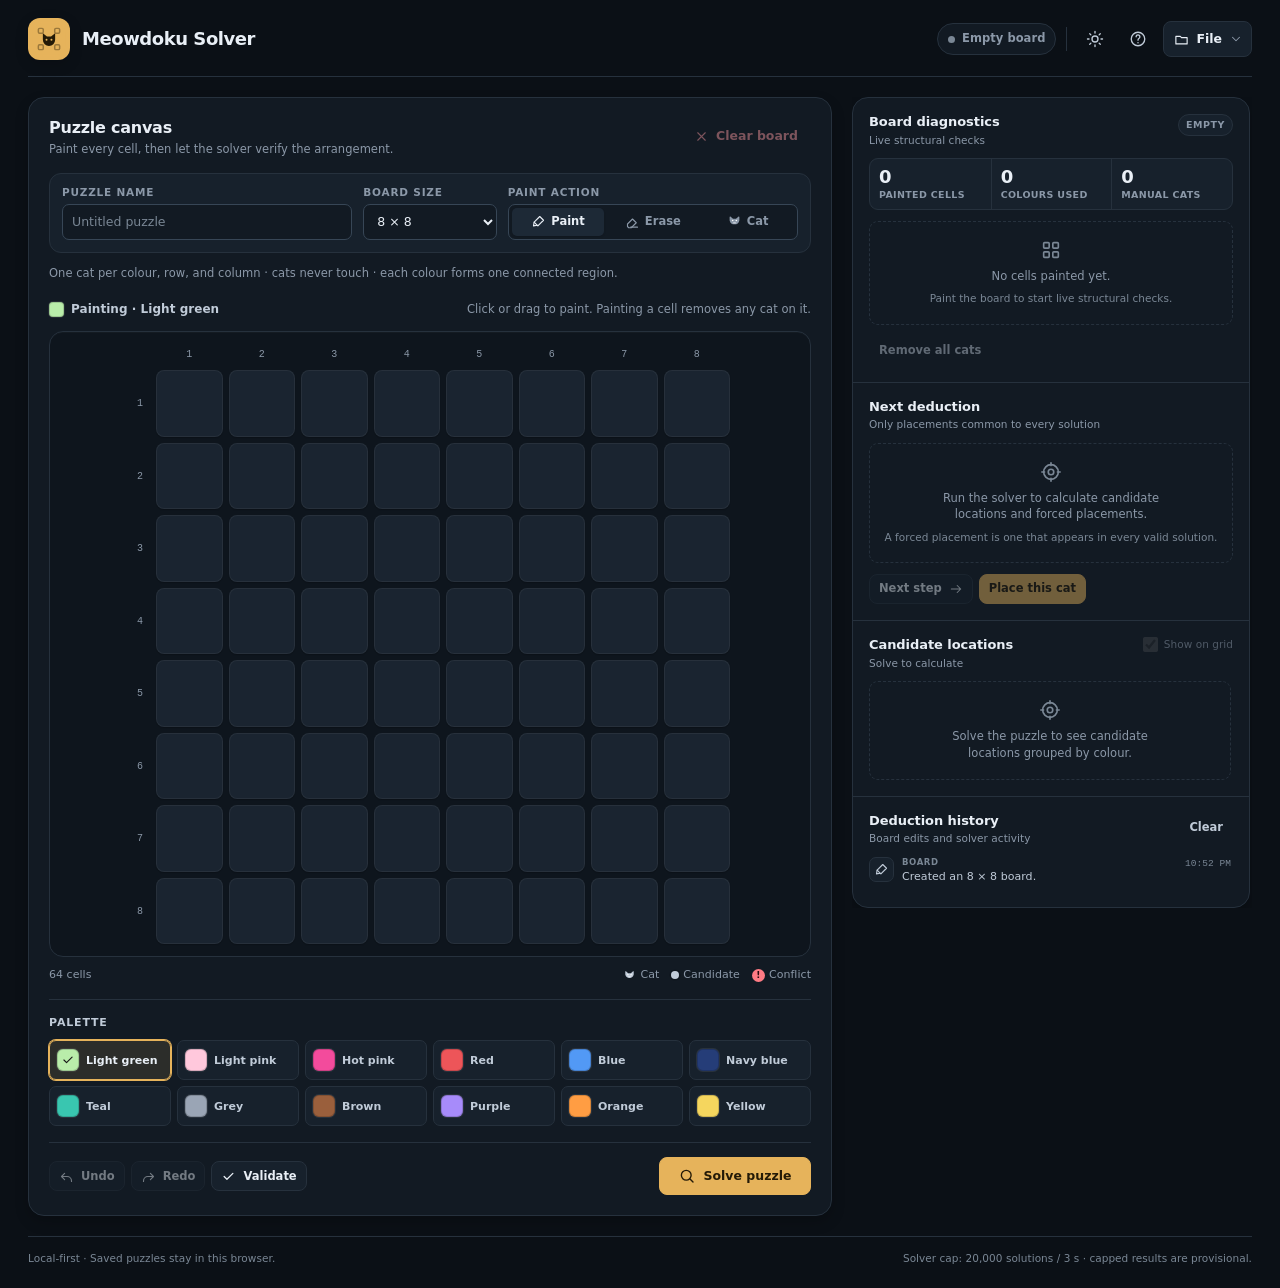
==== index.html @ db10496c "refactor(app): split html css and javascript - move the application shell to root index.html with a " ====
<!doctype html>
<html lang="en" data-theme="dark">
<head>
<meta charset="utf-8">
<meta name="viewport" content="width=device-width, initial-scale=1">
<meta name="description" content="A local-first cat placement puzzle workbench: paint a grid, enforce one cat per colour, row, and column, and search for every valid arrangement.">
<meta name="color-scheme" content="dark light">
<link rel="icon" href="data:image/svg+xml,%3Csvg xmlns='http://www.w3.org/2000/svg' viewBox='0 0 64 64'%3E%3Crect width='64' height='64' rx='14' fill='%23e6b35b'/%3E%3Cpath d='M17 34V19l8 6h14l8-6v15a15 15 0 0 1-30 0Z' fill='%23241a07'/%3E%3Ccircle cx='27' cy='34' r='2' fill='%23e6b35b'/%3E%3Ccircle cx='37' cy='34' r='2' fill='%23e6b35b'/%3E%3C/svg%3E">
<meta name="theme-color" id="themeColor" content="#0b1016">
<title>Meowdoku Solver</title>
<link rel="stylesheet" href="css/style.css">
<!-- Apply the persisted theme before first paint to avoid a theme flash. -->
<script>
(() => {
  try {
    const stored = localStorage.getItem("cat-solver-theme");
    if (stored === "light" || stored === "dark") document.documentElement.dataset.theme = stored;
  } catch (_) {}
})();
</script>
</head>

<body>
<svg class="svg-sprite" aria-hidden="true" focusable="false">
  <symbol id="i-cat" viewBox="0 0 24 24">
    <path fill="currentColor" d="M4.2 10.2V4.7c0-.65.75-.98 1.25-.55l4.15 3.5h4.8l4.15-3.5c.5-.43 1.25-.1 1.25.55v5.5a8 8 0 0 1-15.6 0Z"/>
    <circle cx="9.1" cy="10.5" r="1.25" fill="var(--cat-eye, #fff)"/>
    <circle cx="14.9" cy="10.5" r="1.25" fill="var(--cat-eye, #fff)"/>
    <path d="M10.5 14.2h3" fill="none" stroke="var(--cat-eye, #fff)" stroke-width="1.2" stroke-linecap="round"/>
  </symbol>
  <symbol id="i-brush" viewBox="0 0 24 24">
    <path d="m14 4 6 6-9 9-6-6 9-9Z" fill="none" stroke="currentColor" stroke-width="1.8" stroke-linejoin="round"/>
    <path d="m5 13-1 6 6-1" fill="none" stroke="currentColor" stroke-width="1.8" stroke-linecap="round" stroke-linejoin="round"/>
  </symbol>
  <symbol id="i-eraser" viewBox="0 0 24 24">
    <path d="m4 16 8-8 6 6-8 8H6l-2-2v-4Z" fill="none" stroke="currentColor" stroke-width="1.8" stroke-linejoin="round"/>
    <path d="M9 21h11" fill="none" stroke="currentColor" stroke-width="1.8" stroke-linecap="round"/>
  </symbol>
  <symbol id="i-undo" viewBox="0 0 24 24">
    <path d="M9 7 4 12l5 5M4 12h9a7 7 0 0 1 7 7v1" fill="none" stroke="currentColor" stroke-width="1.8" stroke-linecap="round" stroke-linejoin="round"/>
  </symbol>
  <symbol id="i-redo" viewBox="0 0 24 24">
    <path d="m15 7 5 5-5 5M20 12h-9a7 7 0 0 0-7 7v1" fill="none" stroke="currentColor" stroke-width="1.8" stroke-linecap="round" stroke-linejoin="round"/>
  </symbol>
  <symbol id="i-check" viewBox="0 0 24 24">
    <path d="m5 12 4.5 4.5L19 7" fill="none" stroke="currentColor" stroke-width="2" stroke-linecap="round" stroke-linejoin="round"/>
  </symbol>
  <symbol id="i-alert" viewBox="0 0 24 24">
    <path d="M12 4 21 20H3L12 4Z" fill="none" stroke="currentColor" stroke-width="1.8" stroke-linejoin="round"/>
    <path d="M12 9v5" fill="none" stroke="currentColor" stroke-width="1.8" stroke-linecap="round"/>
    <circle cx="12" cy="17.2" r="1" fill="currentColor"/>
  </symbol>
  <symbol id="i-info" viewBox="0 0 24 24">
    <circle cx="12" cy="12" r="9" fill="none" stroke="currentColor" stroke-width="1.8"/>
    <path d="M12 11v5" fill="none" stroke="currentColor" stroke-width="1.8" stroke-linecap="round"/>
    <circle cx="12" cy="7.6" r="1" fill="currentColor"/>
  </symbol>
  <symbol id="i-search" viewBox="0 0 24 24">
    <circle cx="11" cy="11" r="6.5" fill="none" stroke="currentColor" stroke-width="1.8"/>
    <path d="m16 16 4 4" fill="none" stroke="currentColor" stroke-width="1.8" stroke-linecap="round"/>
  </symbol>
  <symbol id="i-save" viewBox="0 0 24 24">
    <path d="M5 4h11l3 3v13H5V4Z" fill="none" stroke="currentColor" stroke-width="1.8" stroke-linejoin="round"/>
    <path d="M8 4v6h8V4M8 20v-6h8v6" fill="none" stroke="currentColor" stroke-width="1.8" stroke-linejoin="round"/>
  </symbol>
  <symbol id="i-folder" viewBox="0 0 24 24">
    <path d="M3 7h7l2 2h9v10H3V7Z" fill="none" stroke="currentColor" stroke-width="1.8" stroke-linejoin="round"/>
  </symbol>
  <symbol id="i-download" viewBox="0 0 24 24">
    <path d="M12 3v11M7 10l5 5 5-5M4 20h16" fill="none" stroke="currentColor" stroke-width="1.8" stroke-linecap="round" stroke-linejoin="round"/>
  </symbol>
  <symbol id="i-upload" viewBox="0 0 24 24">
    <path d="M12 20V9M7 13l5-5 5 5M4 4h16" fill="none" stroke="currentColor" stroke-width="1.8" stroke-linecap="round" stroke-linejoin="round"/>
  </symbol>
  <symbol id="i-sun" viewBox="0 0 24 24">
    <circle cx="12" cy="12" r="4" fill="none" stroke="currentColor" stroke-width="1.8"/>
    <path d="M12 2v2M12 20v2M2 12h2M20 12h2M5 5l1.5 1.5M17.5 17.5 19 19M19 5l-1.5 1.5M6.5 17.5 5 19" fill="none" stroke="currentColor" stroke-width="1.8" stroke-linecap="round"/>
  </symbol>
  <symbol id="i-moon" viewBox="0 0 24 24">
    <path d="M20 15.5A8.5 8.5 0 0 1 8.5 4 8.5 8.5 0 1 0 20 15.5Z" fill="none" stroke="currentColor" stroke-width="1.8" stroke-linejoin="round"/>
  </symbol>
  <symbol id="i-help" viewBox="0 0 24 24">
    <circle cx="12" cy="12" r="9" fill="none" stroke="currentColor" stroke-width="1.8"/>
    <path d="M9.5 9a2.5 2.5 0 1 1 4 2c-1 .7-1.5 1.2-1.5 2.5" fill="none" stroke="currentColor" stroke-width="1.8" stroke-linecap="round"/>
    <circle cx="12" cy="17" r="1" fill="currentColor"/>
  </symbol>
  <symbol id="i-chevron" viewBox="0 0 24 24">
    <path d="m6 9 6 6 6-6" fill="none" stroke="currentColor" stroke-width="1.8" stroke-linecap="round" stroke-linejoin="round"/>
  </symbol>
  <symbol id="i-close" viewBox="0 0 24 24">
    <path d="m6 6 12 12M18 6 6 18" fill="none" stroke="currentColor" stroke-width="1.8" stroke-linecap="round"/>
  </symbol>
  <symbol id="i-arrow" viewBox="0 0 24 24">
    <path d="M4 12h16M14 6l6 6-6 6" fill="none" stroke="currentColor" stroke-width="1.8" stroke-linecap="round" stroke-linejoin="round"/>
  </symbol>
  <symbol id="i-history" viewBox="0 0 24 24">
    <path d="M3 12a9 9 0 1 0 3-6.7M3 4v5h5M12 7v5l3 2" fill="none" stroke="currentColor" stroke-width="1.8" stroke-linecap="round" stroke-linejoin="round"/>
  </symbol>
  <symbol id="i-file" viewBox="0 0 24 24">
    <path d="M6 3h8l4 4v14H6V3Z" fill="none" stroke="currentColor" stroke-width="1.8" stroke-linejoin="round"/>
    <path d="M14 3v5h4" fill="none" stroke="currentColor" stroke-width="1.8" stroke-linejoin="round"/>
  </symbol>
  <symbol id="i-target" viewBox="0 0 24 24">
    <circle cx="12" cy="12" r="8" fill="none" stroke="currentColor" stroke-width="1.8"/>
    <circle cx="12" cy="12" r="3" fill="none" stroke="currentColor" stroke-width="1.8"/>
    <path d="M12 2v3M12 19v3M2 12h3M19 12h3" fill="none" stroke="currentColor" stroke-width="1.8" stroke-linecap="round"/>
  </symbol>
  <symbol id="i-grid" viewBox="0 0 24 24">
    <rect x="4" y="4" width="6" height="6" rx="1" fill="none" stroke="currentColor" stroke-width="1.8"/>
    <rect x="14" y="4" width="6" height="6" rx="1" fill="none" stroke="currentColor" stroke-width="1.8"/>
    <rect x="4" y="14" width="6" height="6" rx="1" fill="none" stroke="currentColor" stroke-width="1.8"/>
    <rect x="14" y="14" width="6" height="6" rx="1" fill="none" stroke="currentColor" stroke-width="1.8"/>
  </symbol>
</svg>

<a class="skip-link" href="#main">Skip to puzzle workspace</a>

<div class="app-shell">
  <header class="app-header">
    <div class="brand">
      <div class="brand-mark" aria-hidden="true">
        <svg viewBox="0 0 44 44" focusable="false">
          <rect x="2" y="2" width="40" height="40" rx="12" fill="var(--accent)"/>
          <g fill="none" stroke="var(--accent-ink)" stroke-width="1.8" opacity=".38">
            <rect x="9" y="9" width="6" height="6" rx="1.5"/>
            <rect x="29" y="9" width="6" height="6" rx="1.5"/>
            <rect x="9" y="29" width="6" height="6" rx="1.5"/>
            <rect x="29" y="29" width="6" height="6" rx="1.5"/>
          </g>
          <path d="M14.5 23V15l5 4h5l5-4v8a7.5 7.5 0 0 1-15 0Z" fill="var(--accent-ink)"/>
          <circle cx="19" cy="23" r="1.2" fill="var(--accent)"/>
          <circle cx="25" cy="23" r="1.2" fill="var(--accent)"/>
        </svg>
      </div>
      <div class="brand-copy">
        <h1>Meowdoku Solver</h1>
      </div>
    </div>
    <div class="header-actions">
      <div class="status-pill" id="headerStatus" data-tone="neutral" title="Current board state" aria-live="polite" aria-atomic="true">
        <span class="status-dot" aria-hidden="true"></span>
        <span id="topStatus">Empty board</span>
      </div>
      <div class="header-divider" aria-hidden="true"></div>
      <button type="button" class="icon-btn" id="themeBtn" aria-label="Switch to light theme" title="Switch to light theme">
        <svg class="icon" aria-hidden="true"><use href="#i-sun"></use></svg>
      </button>
      <button type="button" class="icon-btn" id="helpBtn" aria-label="Rules and solver logic" title="Rules and solver logic">
        <svg class="icon" aria-hidden="true"><use href="#i-help"></use></svg>
      </button>
      <div class="file-menu-wrap">
        <button type="button" class="btn file-btn" id="fileBtn" aria-haspopup="menu" aria-expanded="false" aria-controls="fileMenu">
          <svg class="icon icon-sm" aria-hidden="true"><use href="#i-folder"></use></svg>
          <span>File</span>
          <svg class="icon chevron" aria-hidden="true"><use href="#i-chevron"></use></svg>
        </button>
        <div class="file-menu" id="fileMenu" role="menu" aria-labelledby="fileBtn" hidden>
          <button type="button" class="menu-item" id="saveBtn" role="menuitem" tabindex="-1">
            <svg class="icon icon-sm" aria-hidden="true"><use href="#i-save"></use></svg>
            <span>Save puzzle</span>
          </button>
          <button type="button" class="menu-item" id="loadBtn" role="menuitem" tabindex="-1">
            <svg class="icon icon-sm" aria-hidden="true"><use href="#i-folder"></use></svg>
            <span>Load saved…</span>
          </button>
          <div class="menu-separator" role="separator"></div>
          <button type="button" class="menu-item" id="importBtn" role="menuitem" tabindex="-1">
            <svg class="icon icon-sm" aria-hidden="true"><use href="#i-upload"></use></svg>
            <span>Import JSON…</span>
          </button>
          <button type="button" class="menu-item" id="exportBtn" role="menuitem" tabindex="-1">
            <svg class="icon icon-sm" aria-hidden="true"><use href="#i-download"></use></svg>
            <span>Export JSON</span>
          </button>
          <p class="menu-note">Saved puzzles stay in this browser.</p>
        </div>
      </div>
    </div>
  </header>

  <main class="workspace" id="main">
    <section class="stage" aria-labelledby="canvasTitle">
      <div class="stage-top">
        <div class="section-heading">
          <h2 id="canvasTitle">Puzzle canvas</h2>
          <p>Paint every cell, then let the solver verify the arrangement.</p>
        </div>
        <button type="button" class="btn ghost danger-text" id="clearBtn" disabled>
          <svg class="icon icon-sm" aria-hidden="true"><use href="#i-close"></use></svg>
          <span>Clear board</span>
        </button>
      </div>

      <div class="setup-bar">
        <div class="field field-name">
          <label for="puzzleName">Puzzle name</label>
          <input id="puzzleName" type="text" maxlength="50" autocomplete="off" spellcheck="false" placeholder="Untitled puzzle">
        </div>
        <div class="field">
          <label for="sizeSelect">Board size</label>
          <select id="sizeSelect">
            <option value="4">4 × 4</option>
            <option value="5">5 × 5</option>
            <option value="6">6 × 6</option>
            <option value="7">7 × 7</option>
            <option value="8" selected>8 × 8</option>
            <option value="9">9 × 9</option>
            <option value="10">10 × 10</option>
          </select>
        </div>
        <div class="field field-mode">
          <span class="field-label" id="modeLabel">Paint action</span>
          <div class="segmented" role="group" aria-labelledby="modeLabel">
            <button type="button" data-mode="paint" aria-pressed="true">
              <svg class="icon" aria-hidden="true"><use href="#i-brush"></use></svg>
              <span>Paint</span>
            </button>
            <button type="button" data-mode="erase" aria-pressed="false">
              <svg class="icon" aria-hidden="true"><use href="#i-eraser"></use></svg>
              <span>Erase</span>
            </button>
            <button type="button" data-mode="cat" aria-pressed="false">
              <svg class="icon" aria-hidden="true"><use href="#i-cat"></use></svg>
              <span>Cat</span>
            </button>
          </div>
        </div>
      </div>

      <p class="rules-line">One cat per colour, row, and column · cats never touch · each colour forms one connected region.</p>

      <div class="board-area">
        <div class="board-toolbar">
          <div class="mode-indicator" id="activeMode"></div>
          <p class="board-hint" id="paintHint"></p>
        </div>
        <div class="board-frame">
          <div class="board-shell" id="boardShell">
            <div class="ruler-corner" aria-hidden="true"></div>
            <div class="col-ruler" id="colRuler" aria-hidden="true"></div>
            <div class="row-ruler" id="rowRuler" aria-hidden="true"></div>
            <div class="board" id="board" role="grid" aria-label="Puzzle grid" aria-describedby="boardInstructions" aria-rowcount="8" aria-colcount="8"></div>
          </div>
        </div>
        <p class="sr-only" id="boardInstructions">Use the arrow keys to move between cells. Press Enter or Space to apply the current mode. Row and column coordinates start at 1.</p>
        <div class="board-caption">
          <span id="boardCount">64 cells · 0 painted</span>
          <div class="board-legend" aria-label="Board legend">
            <span><svg class="icon" aria-hidden="true"><use href="#i-cat"></use></svg> Cat</span>
            <span><i class="legend-dot" aria-hidden="true"></i> Candidate</span>
            <span><i class="legend-conflict" aria-hidden="true">!</i> Conflict</span>
          </div>
        </div>
      </div>

      <section class="palette-block" aria-labelledby="paletteTitle">
        <div class="palette-head">
          <h3 id="paletteTitle">Palette</h3>
        </div>
        <div class="palette" id="palette" role="radiogroup" aria-label="Paint colour"></div>
      </section>

      <div class="action-bar">
        <div class="secondary-actions">
          <button type="button" class="btn small" id="undoBtn" disabled title="Undo (Ctrl/Cmd + Z)">
            <svg class="icon icon-sm" aria-hidden="true"><use href="#i-undo"></use></svg>
            <span>Undo</span>
          </button>
          <button type="button" class="btn small" id="redoBtn" disabled title="Redo (Ctrl/Cmd + Shift + Z)">
            <svg class="icon icon-sm" aria-hidden="true"><use href="#i-redo"></use></svg>
            <span>Redo</span>
          </button>
          <button type="button" class="btn small" id="validateBtn">
            <svg class="icon icon-sm" aria-hidden="true"><use href="#i-check"></use></svg>
            <span>Validate</span>
          </button>
        </div>
        <button type="button" class="btn primary solve-btn" id="solveBtn">
          <svg class="icon" aria-hidden="true"><use href="#i-search"></use></svg>
          <span>Solve puzzle</span>
        </button>
      </div>
    </section>

    <aside class="sidebar" aria-label="Solver workspace">
      <div class="sidebar-surface">
        <section class="sidebar-section" aria-labelledby="diagnosticsTitle">
          <div class="section-head">
            <div>
              <h2 id="diagnosticsTitle">Board diagnostics</h2>
              <p>Live structural checks</p>
            </div>
            <span class="badge" id="diagBadge" data-tone="neutral">Empty</span>
          </div>
          <div class="metrics">
            <div class="metric"><strong id="paintedStat">0</strong><span>Painted cells</span></div>
            <div class="metric"><strong id="colourStat">0</strong><span>Colours used</span></div>
            <div class="metric"><strong id="catStat">0</strong><span>Manual cats</span></div>
          </div>
          <div id="diagnostics" class="diagnostics"></div>
          <div class="section-footer">
            <button type="button" class="btn ghost small" id="removeCatsBtn" disabled>Remove all cats</button>
          </div>
        </section>

        <section class="sidebar-section" aria-labelledby="deductionTitle">
          <div class="section-head">
            <div>
              <h2 id="deductionTitle">Next deduction</h2>
              <p>Only placements common to every solution</p>
            </div>
          </div>
          <div id="nextResult" class="next-result"></div>
          <div class="deduction-actions">
            <button type="button" class="btn small" id="nextBtn" disabled>
              <span>Next step</span>
              <svg class="icon icon-xs" aria-hidden="true"><use href="#i-arrow"></use></svg>
            </button>
            <button type="button" class="btn primary small" id="applyStepBtn" disabled>Place this cat</button>
          </div>
        </section>

        <section class="sidebar-section" aria-labelledby="candidatesTitle">
          <div class="section-head">
            <div>
              <h2 id="candidatesTitle">Candidate locations</h2>
              <p id="candidateSubtitle">Solve to calculate</p>
            </div>
            <label class="switch" for="candidateToggle">
              <input type="checkbox" id="candidateToggle" checked disabled>
              <span>Show on grid</span>
            </label>
          </div>
          <div id="candidateResults" class="candidate-results"></div>
        </section>

        <section class="sidebar-section" aria-labelledby="historyTitle">
          <div class="section-head">
            <div>
              <h2 id="historyTitle">Deduction history</h2>
              <p>Board edits and solver activity</p>
            </div>
            <button type="button" class="btn ghost small" id="clearHistoryBtn" disabled>Clear</button>
          </div>
          <div id="history" class="history-list" role="list" aria-label="Most recent activity first"></div>
        </section>
      </div>
    </aside>
  </main>

  <footer class="app-footer">
    <span>Local-first · Saved puzzles stay in this browser.</span>
    <span>Solver cap: 20,000 solutions / 3 s · capped results are provisional.</span>
  </footer>
</div>

<div id="toastRegion" class="toast-region"></div>

<dialog id="modal" class="modal" aria-labelledby="modalTitle">
  <div class="modal-shell">
    <div class="modal-head">
      <div>
        <h2 id="modalTitle"></h2>
        <p class="modal-subtitle" id="modalSubtitle" hidden></p>
      </div>
      <button type="button" class="icon-btn" id="modalClose" aria-label="Close dialog">
        <svg class="icon" aria-hidden="true"><use href="#i-close"></use></svg>
      </button>
    </div>
    <div class="modal-body" id="modalBody"></div>
    <div class="modal-actions" id="modalActions"></div>
  </div>
</dialog>

<input type="file" id="importInput" accept=".json,application/json" hidden>

<script src="js/app.js" defer></script>
</body>
</html>
---- css/style.css ----
/* Meowdoku Solver - application styles
   Design tokens, themes, layout, components, and responsive rules.
   Colours are presentation only; persisted puzzle data stores colour indices. */

:root,
:root[data-theme="dark"] {
  color-scheme: dark;
  --font-sans: ui-sans-serif, system-ui, -apple-system, BlinkMacSystemFont, "Segoe UI", Inter, Roboto, "Helvetica Neue", Arial, sans-serif;
  --font-mono: ui-monospace, SFMono-Regular, "Cascadia Mono", "Segoe UI Mono", Menlo, Consolas, monospace;
  --bg: #0b1016;
  --bg-2: #0e141c;
  --surface: #121a23;
  --surface-2: #17212c;
  --surface-3: #1d2936;
  --surface-inset: #0e151d;
  --border: #26313d;
  --border-strong: #374656;
  --text: #e9eff6;
  --text-2: #c0cbd8;
  --muted: #8b98a8;
  --faint: #7a8795;
  --accent: #e6b35b;
  --accent-hover: #f0c371;
  --accent-ink: #241a07;
  --accent-text: #ecc375;
  --accent-soft: rgba(230, 179, 91, 0.12);
  --accent-line: rgba(230, 179, 91, 0.38);
  --secondary: #78c2ff;
  --secondary-text: #8dcbff;
  --secondary-soft: rgba(120, 194, 255, 0.12);
  --focus: #8dcbff;
  --focus-soft: rgba(141, 203, 255, 0.2);
  --success: #54cf9b;
  --success-text: #7be0b4;
  --success-soft: rgba(84, 207, 155, 0.12);
  --danger: #ff7b84;
  --danger-text: #ff9ba2;
  --danger-ink: #2a0b0f;
  --danger-soft: rgba(255, 123, 132, 0.12);
  --warning: #e6b35b;
  --warning-text: #f0c77e;
  --warning-soft: rgba(230, 179, 91, 0.12);
  --cell-empty: #1a2430;
  --cell-empty-hover: #202d3b;
  --cell-edge: rgba(255, 255, 255, 0.055);
  --cell-shadow: rgba(0, 0, 0, 0.18);
  --backdrop: rgba(2, 6, 10, 0.68);
  --shadow: 0 20px 48px rgba(0, 0, 0, 0.34);
  --shadow-menu: 0 18px 40px rgba(0, 0, 0, 0.46);
  --shadow-sm: 0 6px 14px rgba(0, 0, 0, 0.2);
  --radius-lg: 16px;
  --radius-md: 12px;
  --radius-sm: 8px;
  --grid-gap: clamp(3px, 0.55vw, 6px);
  --ruler-size: 20px;
  --transition: 140ms ease;
}

:root[data-theme="light"] {
  color-scheme: light;
  --bg: #f4f1ea;
  --bg-2: #eee9df;
  --surface: #fffdf9;
  --surface-2: #f7f2e9;
  --surface-3: #eee8dc;
  --surface-inset: #f1ece2;
  --border: #ded6c7;
  --border-strong: #9a8b75;
  --text: #20242a;
  --text-2: #3f4853;
  --muted: #5a6470;
  --faint: #626c78;
  --accent: #c9891b;
  --accent-hover: #b67910;
  --accent-ink: #241a07;
  --accent-text: #8a5a00;
  --accent-soft: rgba(201, 137, 27, 0.11);
  --accent-line: rgba(201, 137, 27, 0.4);
  --secondary: #1c6f9e;
  --secondary-text: #17628d;
  --secondary-soft: rgba(28, 111, 158, 0.1);
  --focus: #0b6fa4;
  --focus-soft: rgba(11, 111, 164, 0.16);
  --success: #147a52;
  --success-text: #116b48;
  --success-soft: rgba(20, 122, 82, 0.1);
  --danger: #b42336;
  --danger-text: #a01f31;
  --danger-ink: #ffffff;
  --danger-soft: rgba(180, 35, 54, 0.09);
  --warning: #8a5a00;
  --warning-text: #7b5000;
  --warning-soft: rgba(201, 137, 27, 0.1);
  --cell-empty: #f1ece2;
  --cell-empty-hover: #e8e1d4;
  --cell-edge: rgba(40, 32, 18, 0.09);
  --cell-shadow: rgba(40, 32, 18, 0.07);
  --backdrop: rgba(42, 33, 18, 0.35);
  --shadow: 0 18px 40px rgba(50, 40, 22, 0.1);
  --shadow-menu: 0 16px 36px rgba(50, 40, 22, 0.16);
  --shadow-sm: 0 4px 10px rgba(50, 40, 22, 0.06);
}

*,
*::before,
*::after { box-sizing: border-box; }

html { min-width: 0; -webkit-text-size-adjust: 100%; }

body {
  margin: 0;
  min-height: 100dvh;
  overflow-x: hidden;
  background: var(--bg);
  color: var(--text);
  font-family: var(--font-sans);
  font-size: 14px;
  line-height: 1.5;
  letter-spacing: 0.003em;
}

body.modal-open { overflow: hidden; }

button,
input,
select { font: inherit; }

button {
  color: inherit;
  cursor: pointer;
}

button:disabled,
input:disabled,
select:disabled {
  cursor: not-allowed;
  opacity: 0.45;
}

svg { display: block; }
[hidden] { display: none !important; }

::selection { background: var(--accent-soft); color: var(--text); }

:where(button, input, select, a):focus-visible {
  outline: 2px solid var(--focus);
  outline-offset: 2px;
}

.sr-only {
  position: absolute;
  width: 1px;
  height: 1px;
  padding: 0;
  margin: -1px;
  overflow: hidden;
  clip: rect(0, 0, 0, 0);
  white-space: nowrap;
  border: 0;
}

.skip-link {
  position: fixed;
  top: -60px;
  left: 12px;
  z-index: 200;
  padding: 9px 13px;
  border-radius: var(--radius-sm);
  background: var(--accent);
  color: var(--accent-ink);
  font-weight: 700;
  text-decoration: none;
  transition: top var(--transition);
}
.skip-link:focus { top: 12px; }

.svg-sprite {
  position: absolute;
  width: 0;
  height: 0;
  overflow: hidden;
}

.icon {
  width: 18px;
  height: 18px;
  flex: none;
  pointer-events: none;
}
.icon-xs { width: 14px; height: 14px; }
.icon-sm { width: 15px; height: 15px; }
.icon-lg { width: 22px; height: 22px; }

.app-shell {
  width: 100%;
  max-width: 1500px;
  margin: 0 auto;
  padding: 0 clamp(12px, 2.5vw, 28px);
}

/* ---------- Header ---------- */

.app-header {
  display: flex;
  align-items: center;
  justify-content: space-between;
  gap: 16px;
  padding: 18px 0 16px;
  border-bottom: 1px solid var(--border);
}

.brand {
  display: flex;
  align-items: center;
  gap: 12px;
  min-width: 0;
}

.brand-mark {
  display: grid;
  place-items: center;
  width: 42px;
  height: 42px;
  flex: none;
  border-radius: 12px;
  background: var(--accent);
  box-shadow: 0 4px 14px rgba(0, 0, 0, 0.16);
}
.brand-mark svg { width: 36px; height: 36px; }

.brand-copy { min-width: 0; }
.brand h1 {
  margin: 0;
  font-size: 18px;
  line-height: 1.2;
  letter-spacing: -0.025em;
  font-weight: 720;
}

.header-actions {
  display: flex;
  align-items: center;
  justify-content: flex-end;
  gap: 7px;
  flex-wrap: wrap;
}

.status-pill {
  display: inline-flex;
  align-items: center;
  gap: 7px;
  min-height: 32px;
  padding: 0 10px;
  border: 1px solid var(--border);
  border-radius: 999px;
  background: var(--surface);
  color: var(--muted);
  font-size: 11.5px;
  font-weight: 600;
  white-space: nowrap;
}
.status-dot {
  width: 7px;
  height: 7px;
  flex: none;
  border-radius: 50%;
  background: var(--faint);
}
.status-pill[data-tone="accent"] .status-dot { background: var(--accent); }
.status-pill[data-tone="success"] .status-dot { background: var(--success); }
.status-pill[data-tone="warning"] .status-dot { background: var(--warning); }
.status-pill[data-tone="danger"] .status-dot { background: var(--danger); }
.status-pill[data-tone="success"] { color: var(--success-text); }
.status-pill[data-tone="danger"] { color: var(--danger-text); }
.status-pill[data-tone="warning"] { color: var(--warning-text); }

.header-divider {
  width: 1px;
  height: 24px;
  margin: 0 3px;
  background: var(--border);
}

/* ---------- Buttons ---------- */

.btn {
  display: inline-flex;
  align-items: center;
  justify-content: center;
  gap: 7px;
  min-height: 36px;
  padding: 0 12px;
  border: 1px solid var(--border);
  border-radius: var(--radius-sm);
  background: var(--surface-2);
  color: var(--text);
  font-size: 12.5px;
  font-weight: 640;
  line-height: 1;
  white-space: nowrap;
  transition: background var(--transition), border-color var(--transition), color var(--transition), transform var(--transition);
}
.btn:hover:not(:disabled) {
  border-color: var(--border-strong);
  background: var(--surface-3);
}
.btn:active:not(:disabled) { transform: translateY(1px); }
.btn.primary {
  border-color: var(--accent);
  background: var(--accent);
  color: var(--accent-ink);
}
.btn.primary:hover:not(:disabled) {
  border-color: var(--accent-hover);
  background: var(--accent-hover);
}
.btn.ghost {
  border-color: transparent;
  background: transparent;
  color: var(--text-2);
}
.btn.ghost:hover:not(:disabled) {
  border-color: var(--border);
  background: var(--surface-2);
  color: var(--text);
}
.btn.danger-text { color: var(--danger-text); }
.btn.danger-text:hover:not(:disabled) {
  border-color: color-mix(in srgb, var(--danger) 45%, var(--border));
  background: var(--danger-soft);
  color: var(--danger-text);
}
.btn.danger-solid {
  border-color: var(--danger);
  background: var(--danger);
  color: var(--danger-ink);
}
.btn.danger-solid:hover:not(:disabled) {
  border-color: color-mix(in srgb, var(--danger) 82%, #000);
  background: color-mix(in srgb, var(--danger) 82%, #000);
  color: var(--danger-ink);
}
.btn.small {
  min-height: 30px;
  padding: 0 9px;
  font-size: 11.5px;
}
.btn.icon-only {
  width: 36px;
  padding: 0;
}

.icon-btn {
  display: inline-grid;
  place-items: center;
  width: 36px;
  height: 36px;
  flex: none;
  padding: 0;
  border: 1px solid transparent;
  border-radius: var(--radius-sm);
  background: transparent;
  color: var(--text-2);
  transition: background var(--transition), border-color var(--transition), color var(--transition);
}
.icon-btn:hover:not(:disabled) {
  border-color: var(--border);
  background: var(--surface-2);
  color: var(--text);
}

.file-btn { padding-inline: 10px 8px; }
.file-btn .chevron { width: 14px; height: 14px; color: var(--muted); }

/* ---------- File menu ---------- */

.file-menu-wrap { position: relative; }

.file-menu {
  position: absolute;
  top: calc(100% + 7px);
  right: 0;
  z-index: 60;
  width: min(260px, calc(100vw - 24px));
  padding: 5px;
  border: 1px solid var(--border-strong);
  border-radius: 11px;
  background: var(--surface);
  box-shadow: var(--shadow-menu);
}
.menu-item {
  display: flex;
  align-items: center;
  gap: 9px;
  width: 100%;
  min-height: 36px;
  padding: 0 9px;
  border: 0;
  border-radius: 7px;
  background: transparent;
  color: var(--text-2);
  font-size: 12.5px;
  text-align: left;
}
.menu-item:hover,
.menu-item:focus-visible {
  background: var(--surface-2);
  color: var(--text);
  outline: none;
}
.menu-item .icon { color: var(--muted); }
.menu-separator {
  height: 1px;
  margin: 5px 7px;
  background: var(--border);
}
.menu-note {
  margin: 5px 9px 4px;
  color: var(--faint);
  font-size: 10.5px;
  line-height: 1.4;
}

/* ---------- Workspace ---------- */

.workspace {
  display: grid;
  grid-template-columns: minmax(0, 1fr) minmax(340px, 400px);
  gap: 20px;
  align-items: start;
  padding: 20px 0 0;
}

.stage {
  min-width: 0;
  display: flex;
  flex-direction: column;
  gap: 16px;
  padding: 20px;
  border: 1px solid var(--border);
  border-radius: var(--radius-lg);
  background: var(--surface);
  box-shadow: var(--shadow-sm);
}

.stage-top {
  display: flex;
  align-items: flex-start;
  justify-content: space-between;
  gap: 14px;
}
.section-heading h2 {
  margin: 0;
  font-size: 16px;
  line-height: 1.25;
  letter-spacing: -0.015em;
  font-weight: 700;
}
.section-heading p {
  margin: 3px 0 0;
  color: var(--muted);
  font-size: 11.5px;
  line-height: 1.4;
}

/* ---------- Setup bar ---------- */

.setup-bar {
  display: grid;
  grid-template-columns: minmax(170px, 1.35fr) minmax(98px, 0.62fr) minmax(236px, 1.35fr);
  gap: 11px;
  align-items: end;
  padding: 12px;
  border: 1px solid var(--border);
  border-radius: var(--radius-md);
  background: var(--surface-2);
}

.field { display: flex; flex-direction: column; gap: 5px; min-width: 0; }
.field > label,
.field > .field-label {
  color: var(--muted);
  font-size: 10.5px;
  line-height: 1.2;
  font-weight: 750;
  letter-spacing: 0.075em;
  text-transform: uppercase;
}
.field input,
.field select {
  width: 100%;
  height: 36px;
  min-width: 0;
  padding: 0 9px;
  border: 1px solid var(--border-strong);
  border-radius: 7px;
  background: var(--surface);
  color: var(--text);
  font-size: 12.5px;
}
.field input::placeholder { color: var(--faint); }
.field select { padding-right: 28px; }
.field select option { background: var(--surface); color: var(--text); }
.field input:hover,
.field select:hover { border-color: color-mix(in srgb, var(--border-strong) 75%, var(--text)); }
.field input:focus-visible,
.field select:focus-visible { border-color: var(--focus); }

.segmented {
  display: flex;
  gap: 2px;
  height: 36px;
  padding: 3px;
  border: 1px solid var(--border-strong);
  border-radius: 7px;
  background: var(--surface);
}
.segmented button {
  display: inline-flex;
  align-items: center;
  justify-content: center;
  gap: 5px;
  flex: 1;
  min-width: 0;
  padding: 0 7px;
  border: 0;
  border-radius: 5px;
  background: transparent;
  color: var(--muted);
  font-size: 11.5px;
  font-weight: 620;
}
.segmented button .icon { width: 15px; height: 15px; }
.segmented button:hover { background: var(--surface-2); color: var(--text-2); }
.segmented button[aria-pressed="true"] {
  background: var(--surface-3);
  color: var(--text);
  box-shadow: 0 1px 2px rgba(0, 0, 0, 0.12);
}

.rules-line {
  margin: -4px 0 0;
  color: var(--muted);
  font-size: 11.5px;
  line-height: 1.45;
}

/* ---------- Board ---------- */

.board-area {
  display: flex;
  flex-direction: column;
  gap: 10px;
  min-width: 0;
}

.board-toolbar {
  display: flex;
  align-items: center;
  justify-content: space-between;
  gap: 12px;
  min-height: 24px;
}
.mode-indicator {
  display: inline-flex;
  align-items: center;
  gap: 7px;
  min-width: 0;
  color: var(--text-2);
  font-size: 12px;
  font-weight: 600;
}
.mode-indicator .swatch-chip {
  width: 15px;
  height: 15px;
  border-radius: 4px;
}
.mode-indicator .icon { color: var(--muted); }
.board-hint {
  margin: 0;
  color: var(--muted);
  font-size: 11.5px;
  line-height: 1.4;
  text-align: right;
  max-width: 58%;
}

.board-frame {
  display: flex;
  justify-content: center;
  padding: 12px;
  border: 1px solid var(--border);
  border-radius: 14px;
  background: var(--surface-inset);
  box-shadow: inset 0 1px 0 rgba(255, 255, 255, 0.025);
}

.board-shell {
  --n: 8;
  display: grid;
  grid-template-columns: var(--ruler-size) minmax(0, 1fr);
  grid-template-rows: var(--ruler-size) minmax(0, 1fr);
  gap: var(--grid-gap);
  width: min(100%, 700px, max(320px, calc(100dvh - 300px)));
  min-width: 0;
  margin: 0 auto;
}

.ruler-corner { grid-column: 1; grid-row: 1; }

.col-ruler {
  grid-column: 2;
  grid-row: 1;
  display: grid;
  grid-template-columns: repeat(var(--n), minmax(0, 1fr));
  gap: var(--grid-gap);
  align-items: center;
  min-width: 0;
  color: var(--muted);
  font-family: var(--font-mono);
  font-size: 10px;
  font-variant-numeric: tabular-nums;
  text-align: center;
  user-select: none;
}
.col-ruler > span { display: grid; place-items: center; min-width: 0; }

.row-ruler {
  grid-column: 1;
  grid-row: 2;
  display: grid;
  grid-template-rows: repeat(var(--n), minmax(0, 1fr));
  gap: var(--grid-gap);
  align-items: center;
  min-width: 0;
  color: var(--muted);
  font-family: var(--font-mono);
  font-size: 10px;
  font-variant-numeric: tabular-nums;
  text-align: center;
  user-select: none;
}
.row-ruler > span { display: grid; place-items: center; min-height: 0; }

.board {
  grid-column: 2;
  grid-row: 2;
  display: grid;
  grid-template-rows: repeat(var(--n), minmax(0, 1fr));
  gap: var(--grid-gap);
  aspect-ratio: 1;
  min-width: 0;
  user-select: none;
  -webkit-user-select: none;
  touch-action: none;
}

.board-row {
  display: grid;
  grid-template-columns: repeat(var(--n), minmax(0, 1fr));
  gap: var(--grid-gap);
  min-height: 0;
}

.cell {
  position: relative;
  display: grid;
  place-items: center;
  min-width: 0;
  padding: 0;
  border: 0;
  border-radius: clamp(4px, 0.7vw, 8px);
  background: var(--cell-empty);
  color: var(--text);
  box-shadow: inset 0 0 0 1px var(--cell-edge), 0 1px 1px var(--cell-shadow);
  transition: filter var(--transition), box-shadow var(--transition), background var(--transition);
  overflow: visible;
  -webkit-tap-highlight-color: transparent;
}
.cell.is-painted {
  background: var(--cell-bg);
  color: var(--cell-ink);
}
.cell:hover { filter: brightness(1.07); z-index: 2; }
.cell:not(.is-painted):hover { background: var(--cell-empty-hover); filter: none; }
.cell:focus-visible {
  outline: 2px solid var(--focus);
  outline-offset: 2px;
  z-index: 5;
}
.cell.is-candidate::after {
  content: "";
  position: absolute;
  width: 24%;
  height: 24%;
  border-radius: 50%;
  background: var(--cell-ink);
  box-shadow: 0 0 0 2px var(--cell-eye), 0 1px 2px rgba(0, 0, 0, 0.25);
  pointer-events: none;
}
.cell.is-conflict {
  box-shadow: inset 0 0 0 2px var(--danger), 0 0 0 1px var(--danger-soft);
}
.cell.is-conflict::before {
  content: "!";
  position: absolute;
  top: -5px;
  right: -5px;
  z-index: 4;
  display: grid;
  place-items: center;
  width: 16px;
  height: 16px;
  border-radius: 50%;
  background: var(--danger);
  color: var(--danger-ink);
  font-family: var(--font-sans);
  font-size: 10px;
  font-weight: 850;
  line-height: 1;
  box-shadow: 0 0 0 2px var(--surface-inset);
  pointer-events: none;
}
.cell.is-step {
  outline: 2px solid var(--accent);
  outline-offset: -2px;
  z-index: 3;
}
.cell.is-highlighted {
  outline: 3px solid var(--focus);
  outline-offset: -3px;
  z-index: 4;
  box-shadow: 0 0 0 3px var(--focus-soft);
}
.cell.is-invalid-cat { color: var(--danger-text); }

.cat-icon {
  width: 62%;
  height: 62%;
  filter: drop-shadow(0 1px 1px rgba(0, 0, 0, 0.32));
  pointer-events: none;
}

.board-caption {
  display: flex;
  align-items: center;
  justify-content: space-between;
  gap: 10px;
  flex-wrap: wrap;
  color: var(--muted);
  font-size: 11px;
  line-height: 1.4;
}
.board-caption > span { font-variant-numeric: tabular-nums; }
.board-legend {
  display: flex;
  align-items: center;
  gap: 12px;
  flex-wrap: wrap;
}
.board-legend > span {
  display: inline-flex;
  align-items: center;
  gap: 4px;
}
.board-legend .icon { width: 13px; height: 13px; color: var(--text-2); }
.legend-dot {
  width: 8px;
  height: 8px;
  border-radius: 50%;
  background: var(--text-2);
  box-shadow: 0 0 0 1.5px var(--surface-inset);
}
.legend-conflict {
  display: grid;
  place-items: center;
  width: 13px;
  height: 13px;
  border-radius: 50%;
  background: var(--danger);
  color: var(--danger-ink);
  font-size: 9px;
  font-style: normal;
  font-weight: 850;
  line-height: 1;
}


/* ---------- Palette ---------- */

.palette-block {
  display: flex;
  flex-direction: column;
  gap: 9px;
  padding-top: 15px;
  border-top: 1px solid var(--border);
}
.palette-head {
  display: flex;
  align-items: baseline;
  justify-content: space-between;
  gap: 12px;
}
.palette-head h3 {
  margin: 0;
  color: var(--text-2);
  font-size: 11px;
  font-weight: 750;
  letter-spacing: 0.075em;
  text-transform: uppercase;
}

.palette {
  display: grid;
  grid-template-columns: repeat(6, minmax(0, 1fr));
  gap: 6px;
}
.swatch {
  display: flex;
  align-items: center;
  gap: 7px;
  min-width: 0;
  min-height: 40px;
  height: 100%;
  padding: 5px 7px;
  border: 1px solid var(--border);
  border-radius: 7px;
  background: var(--surface-2);
  color: var(--text-2);
  text-align: left;
  transition: background var(--transition), border-color var(--transition), color var(--transition);
}
.swatch:hover { border-color: var(--border-strong); background: var(--surface-3); color: var(--text); }
.swatch[aria-checked="true"] {
  border-color: var(--accent);
  background: var(--accent-soft);
  color: var(--text);
  box-shadow: 0 0 0 1px var(--accent);
}
.swatch-chip {
  position: relative;
  display: grid;
  place-items: center;
  width: 22px;
  height: 22px;
  flex: none;
  border-radius: 6px;
  background: var(--swatch);
  box-shadow: inset 0 0 0 1px rgba(0, 0, 0, 0.16), 0 0 0 1px rgba(255, 255, 255, 0.08);
  color: var(--swatch-ink);
}
.swatch-check { opacity: 0; }
.swatch[aria-checked="true"] .swatch-check { opacity: 1; }
.swatch-label {
  min-width: 0;
  font-size: 11px;
  font-weight: 620;
  line-height: 1.2;
  overflow-wrap: anywhere;
}

.erase-chip {
  display: grid;
  place-items: center;
  width: 24px;
  height: 24px;
  flex: none;
  border: 1px solid var(--border-strong);
  border-radius: 6px;
  background: repeating-linear-gradient(45deg, var(--surface-3) 0 4px, var(--surface) 4px 8px);
  color: var(--text-2);
}
.mode-indicator .erase-chip {
  width: 15px;
  height: 15px;
  border-radius: 4px;
}

/* ---------- Action bar ---------- */

.action-bar {
  display: flex;
  align-items: center;
  justify-content: space-between;
  gap: 10px;
  flex-wrap: wrap;
  padding-top: 14px;
  border-top: 1px solid var(--border);
}
.secondary-actions { display: flex; gap: 6px; flex-wrap: wrap; }
.solve-btn { min-width: 152px; min-height: 38px; }

/* ---------- Sidebar ---------- */

.sidebar {
  position: sticky;
  top: 20px;
  min-width: 0;
  max-height: calc(100dvh - 40px);
  overflow: auto;
  scrollbar-width: thin;
  scrollbar-color: var(--border-strong) transparent;
  padding-right: 2px;
}
.sidebar::-webkit-scrollbar,
.candidate-results::-webkit-scrollbar,
.history-list::-webkit-scrollbar,
.modal-body::-webkit-scrollbar { width: 8px; height: 8px; }
.sidebar::-webkit-scrollbar-thumb,
.candidate-results::-webkit-scrollbar-thumb,
.history-list::-webkit-scrollbar-thumb,
.modal-body::-webkit-scrollbar-thumb {
  border-radius: 999px;
  background: var(--border-strong);
}
.sidebar::-webkit-scrollbar-track,
.candidate-results::-webkit-scrollbar-track,
.history-list::-webkit-scrollbar-track,
.modal-body::-webkit-scrollbar-track { background: transparent; }

.sidebar-surface {
  display: flex;
  flex-direction: column;
  border: 1px solid var(--border);
  border-radius: var(--radius-lg);
  background: var(--surface);
  box-shadow: var(--shadow-sm);
  overflow: hidden;
}

.sidebar-section {
  display: flex;
  flex-direction: column;
  gap: 11px;
  padding: 16px;
  border-top: 1px solid var(--border);
}
.sidebar-section:first-child { border-top: 0; }

.section-head {
  display: flex;
  align-items: flex-start;
  justify-content: space-between;
  gap: 10px;
}
.section-head h2 {
  margin: 0;
  font-size: 13px;
  line-height: 1.3;
  font-weight: 700;
  letter-spacing: -0.005em;
}
.section-head p {
  margin: 2px 0 0;
  color: var(--muted);
  font-size: 10.5px;
  line-height: 1.35;
}

.badge {
  display: inline-flex;
  align-items: center;
  gap: 5px;
  flex: none;
  min-height: 22px;
  padding: 0 7px;
  border: 1px solid var(--border);
  border-radius: 999px;
  background: var(--surface-2);
  color: var(--muted);
  font-size: 9.5px;
  font-weight: 800;
  letter-spacing: 0.055em;
  text-transform: uppercase;
  white-space: nowrap;
}
.badge[data-tone="success"] { border-color: color-mix(in srgb, var(--success) 50%, var(--border)); background: var(--success-soft); color: var(--success-text); }
.badge[data-tone="warning"] { border-color: color-mix(in srgb, var(--warning) 50%, var(--border)); background: var(--warning-soft); color: var(--warning-text); }
.badge[data-tone="danger"] { border-color: color-mix(in srgb, var(--danger) 50%, var(--border)); background: var(--danger-soft); color: var(--danger-text); }

.metrics {
  display: grid;
  grid-template-columns: repeat(3, minmax(0, 1fr));
  overflow: hidden;
  border: 1px solid var(--border);
  border-radius: 9px;
  background: var(--surface-2);
}
.metric { min-width: 0; padding: 8px 9px; }
.metric + .metric { border-left: 1px solid var(--border); }
.metric strong {
  display: block;
  font-size: 18px;
  line-height: 1.15;
  font-weight: 720;
  letter-spacing: -0.025em;
  font-variant-numeric: tabular-nums;
}
.metric span {
  display: block;
  margin-top: 1px;
  color: var(--muted);
  font-size: 9.5px;
  line-height: 1.25;
  font-weight: 650;
  letter-spacing: 0.035em;
  text-transform: uppercase;
}

.diagnostics { display: flex; flex-direction: column; gap: 6px; }
.issue-list { display: flex; flex-direction: column; gap: 5px; }
.issue {
  display: grid;
  grid-template-columns: 17px minmax(0, 1fr);
  gap: 7px;
  align-items: start;
  width: 100%;
  padding: 8px 9px;
  border: 1px solid transparent;
  border-radius: 7px;
  background: var(--surface-2);
  color: var(--text-2);
  font-size: 11.5px;
  line-height: 1.45;
  text-align: left;
}
.issue.is-actionable { cursor: pointer; }
.issue.is-actionable:hover {
  border-color: var(--border-strong);
  background: var(--surface-3);
  color: var(--text);
}
.issue-icon { margin-top: 1px; }
.issue.error .issue-icon { color: var(--danger-text); }
.issue.warning .issue-icon { color: var(--warning-text); }
.issue-text { min-width: 0; }

.notice {
  display: grid;
  grid-template-columns: 18px minmax(0, 1fr);
  gap: 8px;
  align-items: start;
  padding: 10px;
  border: 1px solid var(--border);
  border-radius: 8px;
  background: var(--surface-2);
  color: var(--text-2);
  font-size: 11.5px;
  line-height: 1.5;
}
.notice-icon { margin-top: 1px; color: var(--muted); }
.notice strong {
  display: block;
  color: var(--text);
  font-size: 11.5px;
  font-weight: 700;
}
.notice p { margin: 3px 0 0; color: var(--text-2); }
.notice small { display: block; margin-top: 4px; color: var(--muted); font-size: 10.5px; line-height: 1.4; }
.notice.success { border-color: color-mix(in srgb, var(--success) 45%, var(--border)); background: var(--success-soft); }
.notice.success .notice-icon { color: var(--success-text); }
.notice.warning { border-color: color-mix(in srgb, var(--warning) 45%, var(--border)); background: var(--warning-soft); }
.notice.warning .notice-icon { color: var(--warning-text); }
.notice.danger { border-color: color-mix(in srgb, var(--danger) 45%, var(--border)); background: var(--danger-soft); }
.notice.danger .notice-icon { color: var(--danger-text); }
.notice.info { border-color: color-mix(in srgb, var(--secondary) 38%, var(--border)); background: var(--secondary-soft); }
.notice.info .notice-icon { color: var(--secondary-text); }

.empty-state {
  display: flex;
  flex-direction: column;
  align-items: center;
  gap: 7px;
  padding: 17px 12px;
  border: 1px dashed var(--border);
  border-radius: 9px;
  color: var(--muted);
  font-size: 11.5px;
  line-height: 1.45;
  text-align: center;
}
.empty-state .empty-icon { color: var(--faint); }
.empty-state p { margin: 0; max-width: 32ch; }
.empty-state small { color: var(--faint); font-size: 10.5px; }

.section-footer {
  display: flex;
  align-items: center;
  justify-content: space-between;
  gap: 10px;
  flex-wrap: wrap;
}
.footer-note { color: var(--muted); font-size: 10.5px; line-height: 1.4; }

/* ---------- Next deduction ---------- */

.next-result { display: flex; flex-direction: column; gap: 8px; }
.step-card {
  display: flex;
  flex-direction: column;
  gap: 8px;
  padding: 11px;
  border: 1px solid var(--accent-line);
  border-left: 3px solid var(--accent);
  border-radius: 8px;
  background: var(--accent-soft);
}
.step-top { display: flex; align-items: center; gap: 7px; flex-wrap: wrap; }
.step-top .swatch-chip { width: 16px; height: 16px; border-radius: 4px; }
.step-color { font-size: 12px; font-weight: 700; }
.forced-badge {
  display: inline-flex;
  align-items: center;
  gap: 3px;
  padding: 2px 5px;
  border: 1px solid var(--accent-line);
  border-radius: 999px;
  background: var(--surface);
  color: var(--accent-text);
  font-size: 9px;
  font-weight: 800;
  letter-spacing: 0.04em;
  text-transform: uppercase;
}
.forced-badge .icon { width: 11px; height: 11px; }
.step-coord {
  margin-left: auto;
  color: var(--text);
  font-family: var(--font-mono);
  font-size: 12px;
  font-weight: 650;
  font-variant-numeric: tabular-nums;
}
.step-reason { margin: 0; color: var(--text-2); font-size: 11.5px; line-height: 1.5; }
.step-meta {
  display: flex;
  align-items: center;
  justify-content: space-between;
  gap: 8px;
  flex-wrap: wrap;
  color: var(--muted);
  font-size: 10.5px;
  line-height: 1.4;
}
.deduction-actions { display: flex; gap: 6px; flex-wrap: wrap; }

.spinner {
  display: inline-block;
  width: 15px;
  height: 15px;
  border: 2px solid var(--border-strong);
  border-top-color: var(--accent);
  border-radius: 50%;
  animation: spin 800ms linear infinite;
}
.spinner-sm { width: 13px; height: 13px; border-width: 2px; }
@keyframes spin { to { transform: rotate(360deg); } }

/* ---------- Candidates ---------- */

.candidate-results {
  display: flex;
  flex-direction: column;
  gap: 7px;
  max-height: 340px;
  overflow: auto;
  scrollbar-width: thin;
  scrollbar-color: var(--border-strong) transparent;
  padding-right: 2px;
}
.candidate-group {
  display: flex;
  flex-direction: column;
  gap: 5px;
  padding: 7px 0;
  border-top: 1px solid var(--border);
}
.candidate-group:first-of-type { border-top: 0; padding-top: 0; }
.candidate-head { display: flex; align-items: center; gap: 6px; min-width: 0; }
.candidate-head .swatch-chip { width: 14px; height: 14px; border-radius: 4px; }
.candidate-name { font-size: 11.5px; font-weight: 650; color: var(--text-2); }
.candidate-count {
  margin-left: auto;
  color: var(--muted);
  font-size: 10px;
  font-variant-numeric: tabular-nums;
}
.coord-chips { display: flex; flex-wrap: wrap; gap: 4px; }
.coord-chip {
  display: inline-flex;
  align-items: center;
  gap: 3px;
  min-height: 22px;
  padding: 0 5px;
  border: 1px solid var(--border);
  border-radius: 4px;
  background: var(--surface-2);
  color: var(--text-2);
  font-family: var(--font-mono);
  font-size: 10px;
  font-variant-numeric: tabular-nums;
  line-height: 1;
}
.coord-chip:hover { border-color: var(--border-strong); background: var(--surface-3); color: var(--text); }
.coord-chip.is-confirmed { border-color: color-mix(in srgb, var(--success) 55%, var(--border)); background: var(--success-soft); color: var(--success-text); }
.coord-chip .icon { width: 11px; height: 11px; }

.switch {
  display: inline-flex;
  align-items: center;
  gap: 6px;
  color: var(--muted);
  font-size: 10.5px;
  line-height: 1.3;
  cursor: pointer;
  white-space: nowrap;
}
.switch input {
  width: 15px;
  height: 15px;
  margin: 0;
  accent-color: var(--accent);
}
.switch.is-disabled { opacity: 0.5; cursor: not-allowed; }

/* ---------- History ---------- */

.history-list {
  display: flex;
  flex-direction: column;
  max-height: 280px;
  overflow: auto;
  scrollbar-width: thin;
  scrollbar-color: var(--border-strong) transparent;
  padding-right: 2px;
}
.history-item {
  display: grid;
  grid-template-columns: 25px minmax(0, 1fr) auto;
  gap: 8px;
  align-items: start;
  padding: 7px 0;
  border-top: 1px solid var(--border);
}
.history-item:first-child { border-top: 0; padding-top: 0; }
.history-icon {
  display: grid;
  place-items: center;
  width: 25px;
  height: 25px;
  border: 1px solid var(--border);
  border-radius: 7px;
  background: var(--surface-2);
  color: var(--muted);
}
.history-icon.edit { color: var(--text-2); }
.history-icon.validate { color: var(--secondary-text); }
.history-icon.solve,
.history-icon.forced { color: var(--accent-text); }
.history-icon.undo,
.history-icon.redo { color: var(--faint); }
.history-icon.file { color: var(--secondary-text); }
.history-icon.clear { color: var(--danger-text); }
.history-content { min-width: 0; }
.history-kind {
  display: block;
  color: var(--faint);
  font-size: 8.5px;
  font-weight: 800;
  letter-spacing: 0.07em;
  line-height: 1.3;
  text-transform: uppercase;
}
.history-message { margin: 1px 0 0; color: var(--text-2); font-size: 11px; line-height: 1.4; overflow-wrap: anywhere; }
.history-time { color: var(--faint); font-family: var(--font-mono); font-size: 9.5px; line-height: 1.4; font-variant-numeric: tabular-nums; white-space: nowrap; }

/* ---------- Toasts ---------- */

.toast-region {
  position: fixed;
  right: 18px;
  bottom: 18px;
  z-index: 120;
  display: flex;
  flex-direction: column;
  gap: 7px;
  width: min(370px, calc(100vw - 28px));
  pointer-events: none;
}
.toast {
  display: grid;
  grid-template-columns: 18px minmax(0, 1fr) 22px;
  gap: 8px;
  align-items: start;
  padding: 9px 9px 9px 11px;
  border: 1px solid var(--border-strong);
  border-radius: 9px;
  background: var(--surface);
  box-shadow: var(--shadow-menu);
  color: var(--text);
  font-size: 11.5px;
  line-height: 1.45;
  pointer-events: auto;
  animation: toast-in 160ms ease both;
}
.toast-icon { margin-top: 1px; color: var(--muted); }
.toast.success .toast-icon { color: var(--success-text); }
.toast.warning .toast-icon { color: var(--warning-text); }
.toast.error .toast-icon { color: var(--danger-text); }
.toast.info .toast-icon { color: var(--secondary-text); }
.toast-message { min-width: 0; overflow-wrap: anywhere; }
.toast-close {
  display: grid;
  place-items: center;
  width: 22px;
  height: 22px;
  padding: 0;
  border: 0;
  border-radius: 5px;
  background: transparent;
  color: var(--muted);
}
.toast-close:hover { background: var(--surface-2); color: var(--text); }
@keyframes toast-in { from { opacity: 0; transform: translateY(5px); } to { opacity: 1; transform: none; } }

/* ---------- Dialog ---------- */

dialog.modal {
  width: min(600px, calc(100vw - 32px));
  max-width: none;
  max-height: min(86dvh, 760px);
  margin: auto;
  padding: 0;
  border: 1px solid var(--border-strong);
  border-radius: var(--radius-lg);
  background: var(--surface);
  color: var(--text);
  box-shadow: var(--shadow);
  overflow: hidden;
}
dialog.modal::backdrop { background: var(--backdrop); }
.modal-shell { display: flex; flex-direction: column; max-height: min(86dvh, 760px); }
.modal-head {
  display: flex;
  align-items: flex-start;
  justify-content: space-between;
  gap: 12px;
  padding: 16px 18px;
  border-bottom: 1px solid var(--border);
}
.modal-head h2 { margin: 0; font-size: 15px; line-height: 1.3; letter-spacing: -0.015em; }
.modal-subtitle { margin: 3px 0 0; color: var(--muted); font-size: 11.5px; line-height: 1.4; }
.modal-body { padding: 16px 18px; overflow: auto; }
.modal-actions {
  display: flex;
  justify-content: flex-end;
  gap: 7px;
  flex-wrap: wrap;
  padding: 12px 18px;
  border-top: 1px solid var(--border);
}
.modal-actions:empty { display: none; }

.dialog-note { margin: 0 0 10px; color: var(--muted); font-size: 11.5px; line-height: 1.5; }
.confirm-message { margin: 0; color: var(--text-2); font-size: 13px; line-height: 1.55; }
.confirm-message strong { color: var(--text); }
.rules-content { display: flex; flex-direction: column; gap: 14px; }
.rules-content section { display: flex; flex-direction: column; gap: 5px; }
.rules-content h3 { margin: 0; color: var(--text); font-size: 12px; font-weight: 750; }
.rules-content p,
.rules-content li { color: var(--text-2); font-size: 12px; line-height: 1.55; }
.rules-content p { margin: 0; }
.rules-content ul { margin: 0; padding-left: 18px; }
.rules-content li { margin: 3px 0; }
.rules-content strong { color: var(--text); }
.rules-callout {
  padding: 9px 10px;
  border: 1px solid var(--accent-line);
  border-radius: 7px;
  background: var(--accent-soft);
  color: var(--text-2);
  font-size: 11.5px;
  line-height: 1.5;
}
.rules-callout strong { color: var(--accent-text); }
.key-list { display: flex; flex-wrap: wrap; gap: 5px 12px; }
.key-list span { display: inline-flex; align-items: center; gap: 5px; color: var(--text-2); font-size: 11.5px; }
kbd {
  padding: 1px 5px;
  border: 1px solid var(--border-strong);
  border-radius: 4px;
  background: var(--surface-2);
  color: var(--text-2);
  font-family: var(--font-mono);
  font-size: 10px;
  line-height: 1.5;
}

.saved-list { display: flex; flex-direction: column; gap: 5px; }
.saved-item {
  display: flex;
  align-items: center;
  justify-content: space-between;
  gap: 12px;
  width: 100%;
  padding: 9px 10px;
  border: 1px solid var(--border);
  border-radius: 7px;
  background: var(--surface-2);
  color: var(--text);
  text-align: left;
}
.saved-item:hover { border-color: var(--border-strong); background: var(--surface-3); }
.saved-main { display: flex; flex-direction: column; gap: 1px; min-width: 0; }
.saved-name { font-size: 12px; font-weight: 650; overflow-wrap: anywhere; }
.saved-meta { color: var(--muted); font-size: 10.5px; line-height: 1.4; }
.saved-action { display: inline-flex; align-items: center; gap: 4px; flex: none; color: var(--accent-text); font-size: 10.5px; font-weight: 700; }

/* ---------- Footer ---------- */

.app-footer {
  display: flex;
  justify-content: space-between;
  gap: 10px 24px;
  flex-wrap: wrap;
  margin-top: 20px;
  padding: 14px 0 22px;
  border-top: 1px solid var(--border);
  color: var(--faint);
  font-size: 10.5px;
  line-height: 1.45;
}

/* ---------- Responsive ---------- */

@media (max-width: 1120px) {
  .workspace { grid-template-columns: 1fr; }
  .sidebar {
    position: static;
    max-height: none;
    overflow: visible;
    padding-right: 0;
  }
  .sidebar-surface {
    display: grid;
    grid-template-columns: repeat(2, minmax(0, 1fr));
    align-items: stretch;
  }
  .sidebar-section { border-top: 1px solid var(--border); }
  .sidebar-section:nth-child(1),
  .sidebar-section:nth-child(2) { border-top: 0; }
  .sidebar-section:nth-child(odd) { border-right: 1px solid var(--border); }
  .board-shell { width: min(100%, 680px); }
  .palette { grid-template-columns: repeat(4, minmax(0, 1fr)); }
}

@media (max-width: 820px) {
  .setup-bar { grid-template-columns: minmax(0, 1fr) minmax(0, 1fr); }
  .field-name { grid-column: 1 / -1; }
  .status-pill { display: none; }
  .header-divider { display: none; }
  .board-hint { max-width: 52%; }
}

@media (max-width: 720px) {
  .app-shell { padding-inline: 10px; }
  .app-header { padding: 13px 0 12px; gap: 8px; }
  .brand { gap: 9px; }
  .brand-mark { width: 36px; height: 36px; border-radius: 10px; }
  .brand-mark svg { width: 31px; height: 31px; }
  .brand h1 { font-size: 16px; }
  .header-actions { gap: 4px; }
  .header-actions .icon-btn { width: 34px; height: 34px; }
  .file-btn { min-height: 34px; padding-inline: 8px; font-size: 11.5px; }
  .file-btn .chevron { display: none; }
  .workspace { padding-top: 12px; gap: 12px; }
  .stage { padding: 14px; gap: 12px; }
  .stage-top { gap: 8px; }
  .section-heading h2 { font-size: 15px; }
  .section-heading p { font-size: 11px; }
  .setup-bar { gap: 9px; padding: 10px; }
  .rules-line { font-size: 11px; }
  .board-frame { padding: 8px; }
  .board-shell { --ruler-size: 15px; --grid-gap: 4px; width: 100%; }
  .col-ruler, .row-ruler { font-size: 8.5px; }
  .board-toolbar { align-items: flex-start; flex-direction: column; gap: 3px; }
  .board-hint { max-width: none; text-align: left; }
  .palette { grid-template-columns: repeat(3, minmax(0, 1fr)); }
  .swatch { min-height: 36px; padding: 4px 6px; gap: 6px; }
  .swatch-chip { width: 20px; height: 20px; }
  .swatch-label { font-size: 10.5px; }
  .action-bar { align-items: stretch; }
  .secondary-actions { width: 100%; }
  .secondary-actions .btn { flex: 1; }
  .solve-btn { width: 100%; }
  .sidebar-surface { display: flex; flex-direction: column; }
  .sidebar-section { border-right: 0 !important; }
  .sidebar-section:nth-child(2) { border-top: 1px solid var(--border); }
  .sidebar-section { padding: 14px; }
  .candidate-results { max-height: 300px; }
  .history-list { max-height: 260px; }
  .toast-region { right: 10px; bottom: 10px; width: calc(100vw - 20px); }
  .app-footer { margin-top: 12px; padding-bottom: 18px; }
  dialog.modal { width: calc(100vw - 20px); max-height: 90dvh; }
  .modal-shell { max-height: 90dvh; }
  .modal-head, .modal-body, .modal-actions { padding-left: 14px; padding-right: 14px; }
}

@media (max-width: 430px) {
  .setup-bar { grid-template-columns: 1fr; }
  .field-mode { grid-column: auto; }
  .palette { grid-template-columns: repeat(3, minmax(0, 1fr)); }
  .board-shell { --ruler-size: 13px; --grid-gap: 3px; }
  .col-ruler, .row-ruler { font-size: 7.5px; }
  .board-legend { gap: 8px; }
  .secondary-actions .btn { padding-inline: 6px; font-size: 11px; }
  .step-coord { margin-left: 0; width: 100%; }
  .section-head { gap: 6px; }
  .switch { font-size: 10px; }
}

@media (prefers-reduced-motion: reduce) {
  *,
  *::before,
  *::after {
    animation-duration: 0.01ms !important;
    animation-iteration-count: 1 !important;
    transition-duration: 0.01ms !important;
    scroll-behavior: auto !important;
  }
  .skip-link { transition: none; }
}
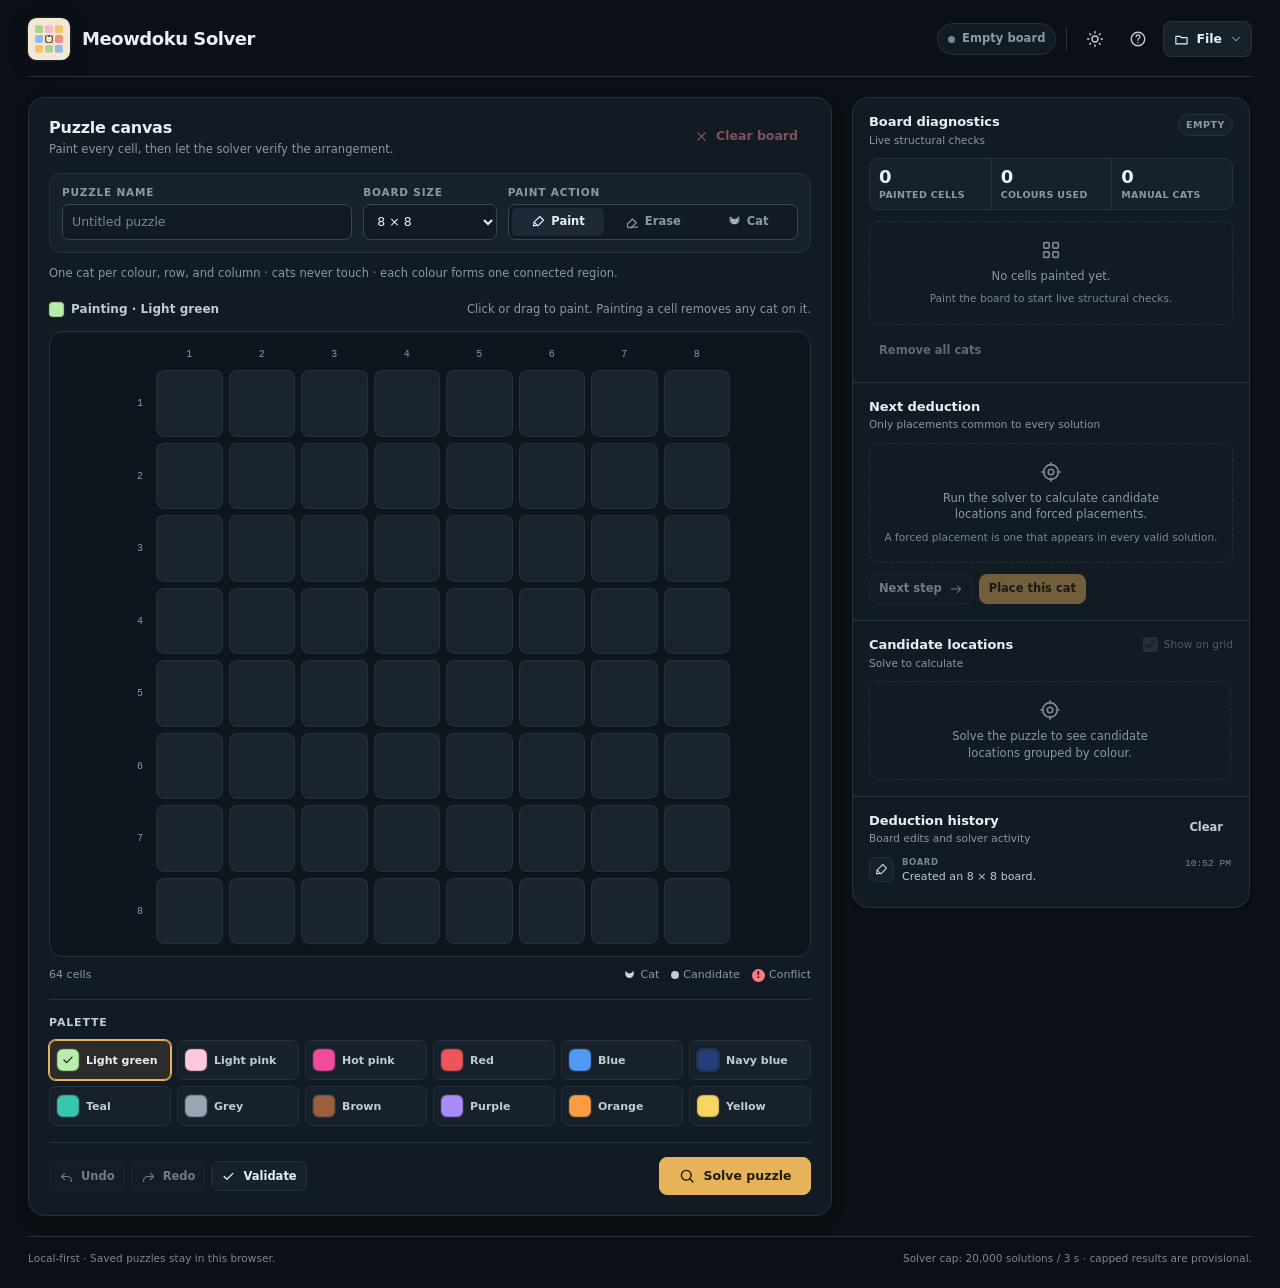
==== commit f73f32cd: "feat(branding): use supplied app icon in header and favicon Replace the inline placeholder cat mark " ====
--- a/index.html
+++ b/index.html
@@ -5,7 +5,7 @@
 <meta name="viewport" content="width=device-width, initial-scale=1">
 <meta name="description" content="A local-first cat placement puzzle workbench: paint a grid, enforce one cat per colour, row, and column, and search for every valid arrangement.">
 <meta name="color-scheme" content="dark light">
-<link rel="icon" href="data:image/svg+xml,%3Csvg xmlns='http://www.w3.org/2000/svg' viewBox='0 0 64 64'%3E%3Crect width='64' height='64' rx='14' fill='%23e6b35b'/%3E%3Cpath d='M17 34V19l8 6h14l8-6v15a15 15 0 0 1-30 0Z' fill='%23241a07'/%3E%3Ccircle cx='27' cy='34' r='2' fill='%23e6b35b'/%3E%3Ccircle cx='37' cy='34' r='2' fill='%23e6b35b'/%3E%3C/svg%3E">
+<link rel="icon" type="image/svg+xml" href="assets/branding/app-icon.svg">
 <meta name="theme-color" id="themeColor" content="#0b1016">
 <title>Meowdoku Solver</title>
 <link rel="stylesheet" href="css/style.css">
@@ -118,20 +118,7 @@
 <div class="app-shell">
   <header class="app-header">
     <div class="brand">
-      <div class="brand-mark" aria-hidden="true">
-        <svg viewBox="0 0 44 44" focusable="false">
-          <rect x="2" y="2" width="40" height="40" rx="12" fill="var(--accent)"/>
-          <g fill="none" stroke="var(--accent-ink)" stroke-width="1.8" opacity=".38">
-            <rect x="9" y="9" width="6" height="6" rx="1.5"/>
-            <rect x="29" y="9" width="6" height="6" rx="1.5"/>
-            <rect x="9" y="29" width="6" height="6" rx="1.5"/>
-            <rect x="29" y="29" width="6" height="6" rx="1.5"/>
-          </g>
-          <path d="M14.5 23V15l5 4h5l5-4v8a7.5 7.5 0 0 1-15 0Z" fill="var(--accent-ink)"/>
-          <circle cx="19" cy="23" r="1.2" fill="var(--accent)"/>
-          <circle cx="25" cy="23" r="1.2" fill="var(--accent)"/>
-        </svg>
-      </div>
+      <img class="brand-mark" src="assets/branding/app-icon.svg" alt="" width="42" height="42">
       <div class="brand-copy">
         <h1>Meowdoku Solver</h1>
       </div>
@@ -342,7 +329,7 @@
             </div>
             <button type="button" class="btn ghost small" id="clearHistoryBtn" disabled>Clear</button>
           </div>
-          <div id="history" class="history-list" role="list" aria-label="Most recent activity first"></div>
+          <div id="history" class="history-list" role="list" aria-label="Most recent activity first" tabindex="0"></div>
         </section>
       </div>
     </aside>
@@ -367,7 +354,7 @@
         <svg class="icon" aria-hidden="true"><use href="#i-close"></use></svg>
       </button>
     </div>
-    <div class="modal-body" id="modalBody"></div>
+    <div class="modal-body" id="modalBody" tabindex="0"></div>
     <div class="modal-actions" id="modalActions"></div>
   </div>
 </dialog>
--- a/css/style.css
+++ b/css/style.css
@@ -147,6 +147,13 @@
   outline-offset: 2px;
 }
 
+/* Scrollable panels need their own tab stop for keyboard scrolling. */
+.history-list:focus-visible,
+.modal-body:focus-visible {
+  outline: 2px solid var(--focus);
+  outline-offset: -2px;
+}
+
 .sr-only {
   position: absolute;
   width: 1px;
@@ -216,17 +223,14 @@
   min-width: 0;
 }
 
+/* Supplied app icon. The artwork carries its own cream tile and rounded
+   corners, so the outline follows the alpha edge instead of a CSS box. */
 .brand-mark {
-  display: grid;
-  place-items: center;
   width: 42px;
   height: 42px;
   flex: none;
-  border-radius: 12px;
-  background: var(--accent);
-  box-shadow: 0 4px 14px rgba(0, 0, 0, 0.16);
-}
-.brand-mark svg { width: 36px; height: 36px; }
+  filter: drop-shadow(0 0 1px var(--border-strong)) drop-shadow(0 4px 10px rgba(0, 0, 0, 0.16));
+}
 
 .brand-copy { min-width: 0; }
 .brand h1 {
@@ -1466,8 +1470,7 @@
   .app-shell { padding-inline: 10px; }
   .app-header { padding: 13px 0 12px; gap: 8px; }
   .brand { gap: 9px; }
-  .brand-mark { width: 36px; height: 36px; border-radius: 10px; }
-  .brand-mark svg { width: 31px; height: 31px; }
+  .brand-mark { width: 36px; height: 36px; }
   .brand h1 { font-size: 16px; }
   .header-actions { gap: 4px; }
   .header-actions .icon-btn { width: 34px; height: 34px; }
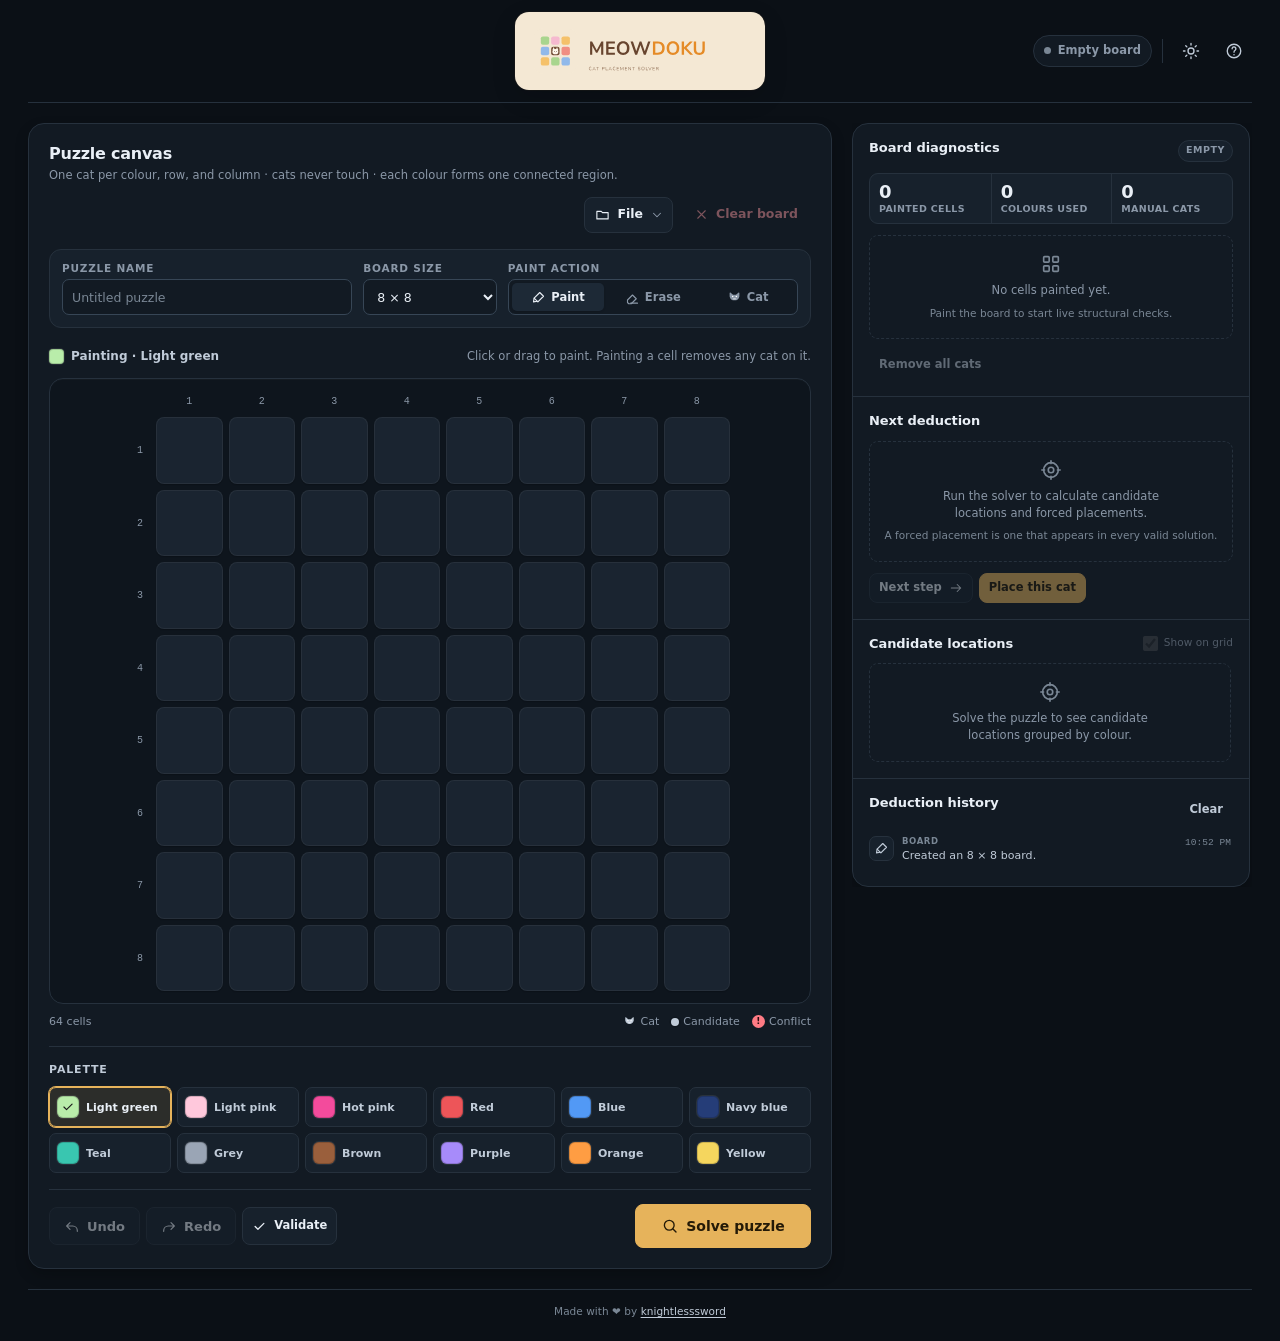
==== commit 53be6764: "feat(ui): refresh header, canvas actions, and deduction flow Center the horizontal wordmark on a cre" ====
--- a/index.html
+++ b/index.html
@@ -117,12 +117,9 @@
 
 <div class="app-shell">
   <header class="app-header">
-    <div class="brand">
-      <img class="brand-mark" src="assets/branding/app-icon.svg" alt="" width="42" height="42">
-      <div class="brand-copy">
-        <h1>Meowdoku Solver</h1>
-      </div>
-    </div>
+    <h1 class="brand">
+      <img class="brand-wordmark" src="assets/branding/logo-horizontal.svg" alt="Meowdoku Solver" width="940" height="260">
+    </h1>
     <div class="header-actions">
       <div class="status-pill" id="headerStatus" data-tone="neutral" title="Current board state" aria-live="polite" aria-atomic="true">
         <span class="status-dot" aria-hidden="true"></span>
@@ -135,33 +132,6 @@
       <button type="button" class="icon-btn" id="helpBtn" aria-label="Rules and solver logic" title="Rules and solver logic">
         <svg class="icon" aria-hidden="true"><use href="#i-help"></use></svg>
       </button>
-      <div class="file-menu-wrap">
-        <button type="button" class="btn file-btn" id="fileBtn" aria-haspopup="menu" aria-expanded="false" aria-controls="fileMenu">
-          <svg class="icon icon-sm" aria-hidden="true"><use href="#i-folder"></use></svg>
-          <span>File</span>
-          <svg class="icon chevron" aria-hidden="true"><use href="#i-chevron"></use></svg>
-        </button>
-        <div class="file-menu" id="fileMenu" role="menu" aria-labelledby="fileBtn" hidden>
-          <button type="button" class="menu-item" id="saveBtn" role="menuitem" tabindex="-1">
-            <svg class="icon icon-sm" aria-hidden="true"><use href="#i-save"></use></svg>
-            <span>Save puzzle</span>
-          </button>
-          <button type="button" class="menu-item" id="loadBtn" role="menuitem" tabindex="-1">
-            <svg class="icon icon-sm" aria-hidden="true"><use href="#i-folder"></use></svg>
-            <span>Load saved…</span>
-          </button>
-          <div class="menu-separator" role="separator"></div>
-          <button type="button" class="menu-item" id="importBtn" role="menuitem" tabindex="-1">
-            <svg class="icon icon-sm" aria-hidden="true"><use href="#i-upload"></use></svg>
-            <span>Import JSON…</span>
-          </button>
-          <button type="button" class="menu-item" id="exportBtn" role="menuitem" tabindex="-1">
-            <svg class="icon icon-sm" aria-hidden="true"><use href="#i-download"></use></svg>
-            <span>Export JSON</span>
-          </button>
-          <p class="menu-note">Saved puzzles stay in this browser.</p>
-        </div>
-      </div>
     </div>
   </header>
 
@@ -170,12 +140,41 @@
       <div class="stage-top">
         <div class="section-heading">
           <h2 id="canvasTitle">Puzzle canvas</h2>
-          <p>Paint every cell, then let the solver verify the arrangement.</p>
-        </div>
-        <button type="button" class="btn ghost danger-text" id="clearBtn" disabled>
-          <svg class="icon icon-sm" aria-hidden="true"><use href="#i-close"></use></svg>
-          <span>Clear board</span>
-        </button>
+          <p>One cat per colour, row, and column · cats never touch · each colour forms one connected region.</p>
+        </div>
+        <div class="stage-actions">
+          <div class="file-menu-wrap">
+            <button type="button" class="btn file-btn" id="fileBtn" aria-haspopup="menu" aria-expanded="false" aria-controls="fileMenu">
+              <svg class="icon icon-sm" aria-hidden="true"><use href="#i-folder"></use></svg>
+              <span>File</span>
+              <svg class="icon chevron" aria-hidden="true"><use href="#i-chevron"></use></svg>
+            </button>
+            <div class="file-menu" id="fileMenu" role="menu" aria-labelledby="fileBtn" hidden>
+              <button type="button" class="menu-item" id="saveBtn" role="menuitem" tabindex="-1">
+                <svg class="icon icon-sm" aria-hidden="true"><use href="#i-save"></use></svg>
+                <span>Save puzzle</span>
+              </button>
+              <button type="button" class="menu-item" id="loadBtn" role="menuitem" tabindex="-1">
+                <svg class="icon icon-sm" aria-hidden="true"><use href="#i-folder"></use></svg>
+                <span>Load saved…</span>
+              </button>
+              <div class="menu-separator" role="separator"></div>
+              <button type="button" class="menu-item" id="importBtn" role="menuitem" tabindex="-1">
+                <svg class="icon icon-sm" aria-hidden="true"><use href="#i-upload"></use></svg>
+                <span>Import JSON…</span>
+              </button>
+              <button type="button" class="menu-item" id="exportBtn" role="menuitem" tabindex="-1">
+                <svg class="icon icon-sm" aria-hidden="true"><use href="#i-download"></use></svg>
+                <span>Export JSON</span>
+              </button>
+              <p class="menu-note">Saved puzzles stay in this browser.</p>
+            </div>
+          </div>
+          <button type="button" class="btn ghost danger-text" id="clearBtn" disabled>
+            <svg class="icon icon-sm" aria-hidden="true"><use href="#i-close"></use></svg>
+            <span>Clear board</span>
+          </button>
+        </div>
       </div>
 
       <div class="setup-bar">
@@ -213,8 +212,6 @@
           </div>
         </div>
       </div>
-
-      <p class="rules-line">One cat per colour, row, and column · cats never touch · each colour forms one connected region.</p>
 
       <div class="board-area">
         <div class="board-toolbar">
@@ -275,7 +272,6 @@
           <div class="section-head">
             <div>
               <h2 id="diagnosticsTitle">Board diagnostics</h2>
-              <p>Live structural checks</p>
             </div>
             <span class="badge" id="diagBadge" data-tone="neutral">Empty</span>
           </div>
@@ -294,7 +290,6 @@
           <div class="section-head">
             <div>
               <h2 id="deductionTitle">Next deduction</h2>
-              <p>Only placements common to every solution</p>
             </div>
           </div>
           <div id="nextResult" class="next-result"></div>
@@ -311,7 +306,7 @@
           <div class="section-head">
             <div>
               <h2 id="candidatesTitle">Candidate locations</h2>
-              <p id="candidateSubtitle">Solve to calculate</p>
+              <p id="candidateSubtitle"></p>
             </div>
             <label class="switch" for="candidateToggle">
               <input type="checkbox" id="candidateToggle" checked disabled>
@@ -325,7 +320,6 @@
           <div class="section-head">
             <div>
               <h2 id="historyTitle">Deduction history</h2>
-              <p>Board edits and solver activity</p>
             </div>
             <button type="button" class="btn ghost small" id="clearHistoryBtn" disabled>Clear</button>
           </div>
@@ -336,8 +330,7 @@
   </main>
 
   <footer class="app-footer">
-    <span>Local-first · Saved puzzles stay in this browser.</span>
-    <span>Solver cap: 20,000 solutions / 3 s · capped results are provisional.</span>
+    <p>Made with <span aria-hidden="true">❤️</span><span class="sr-only">love</span> by <a href="https://github.com/knightlesssword" target="_blank" rel="noopener noreferrer">knightlesssword</a></p>
   </footer>
 </div>
 
--- a/css/style.css
+++ b/css/style.css
@@ -208,45 +208,46 @@
 /* ---------- Header ---------- */
 
 .app-header {
-  display: flex;
-  align-items: center;
-  justify-content: space-between;
-  gap: 16px;
-  padding: 18px 0 16px;
+  position: relative;
+  display: flex;
+  align-items: center;
+  justify-content: center;
+  min-height: 88px;
+  padding: 12px 0;
   border-bottom: 1px solid var(--border);
 }
 
 .brand {
   display: flex;
   align-items: center;
-  gap: 12px;
-  min-width: 0;
-}
-
-/* Supplied app icon. The artwork carries its own cream tile and rounded
-   corners, so the outline follows the alpha edge instead of a CSS box. */
-.brand-mark {
-  width: 42px;
-  height: 42px;
-  flex: none;
-  filter: drop-shadow(0 0 1px var(--border-strong)) drop-shadow(0 4px 10px rgba(0, 0, 0, 0.16));
-}
-
-.brand-copy { min-width: 0; }
-.brand h1 {
+  justify-content: center;
   margin: 0;
-  font-size: 18px;
-  line-height: 1.2;
-  letter-spacing: -0.025em;
-  font-weight: 720;
+  line-height: 0;
+}
+
+/* The supplied wordmark has a cocoa wordmark that needs a light plate on the
+   dark theme. Keep the artwork ratio and let the plate carry the contrast. */
+.brand-wordmark {
+  display: block;
+  width: clamp(150px, 22vw, 250px);
+  height: auto;
+  padding: 7px 10px;
+  border-radius: 14px;
+  background: #F4E8D4;
+  box-shadow: 0 0 0 1px rgba(104, 69, 47, 0.10), 0 8px 24px rgba(0, 0, 0, 0.14);
 }
 
 .header-actions {
+  position: absolute;
+  top: 50%;
+  right: 0;
+  z-index: 2;
   display: flex;
   align-items: center;
   justify-content: flex-end;
   gap: 7px;
-  flex-wrap: wrap;
+  flex-wrap: nowrap;
+  transform: translateY(-50%);
 }
 
 .status-pill {
@@ -452,6 +453,16 @@
   align-items: flex-start;
   justify-content: space-between;
   gap: 14px;
+  flex-wrap: wrap;
+}
+
+.stage-actions {
+  display: flex;
+  align-items: center;
+  justify-content: flex-end;
+  gap: 8px;
+  flex-wrap: wrap;
+  margin-left: auto;
 }
 .section-heading h2 {
   margin: 0;
@@ -542,13 +553,6 @@
   box-shadow: 0 1px 2px rgba(0, 0, 0, 0.12);
 }
 
-.rules-line {
-  margin: -4px 0 0;
-  color: var(--muted);
-  font-size: 11.5px;
-  line-height: 1.45;
-}
-
 /* ---------- Board ---------- */
 
 .board-area {
@@ -671,6 +675,8 @@
   display: grid;
   place-items: center;
   min-width: 0;
+  /* Keep the grid track authoritative: cat icons must never inflate a cell. */
+  min-height: 0;
   padding: 0;
   border: 0;
   border-radius: clamp(4px, 0.7vw, 8px);
@@ -738,7 +744,13 @@
 }
 .cell.is-invalid-cat { color: var(--danger-text); }
 
+/* The sprite <svg> has no intrinsic size, so a percentage height would be
+   resolved against the default 150px SVG height and stretch the cell. Take it
+   out of flow and size it explicitly against the (definite) cell box. */
 .cat-icon {
+  position: absolute;
+  inset: 0;
+  margin: auto;
   width: 62%;
   height: 62%;
   filter: drop-shadow(0 1px 1px rgba(0, 0, 0, 0.32));
@@ -892,7 +904,16 @@
   border-top: 1px solid var(--border);
 }
 .secondary-actions { display: flex; gap: 6px; flex-wrap: wrap; }
-.solve-btn { min-width: 152px; min-height: 38px; }
+#undoBtn,
+#redoBtn {
+  min-height: 38px;
+  padding-inline: 14px;
+  font-size: 13px;
+}
+#undoBtn .icon,
+#redoBtn .icon { width: 16px; height: 16px; }
+.solve-btn { min-width: 176px; min-height: 44px; font-size: 14px; }
+.solve-btn .icon { width: 18px; height: 18px; }
 
 /* ---------- Sidebar ---------- */
 
@@ -960,6 +981,7 @@
   font-size: 10.5px;
   line-height: 1.35;
 }
+.section-head p:empty { display: none; }
 
 .badge {
   display: inline-flex;
@@ -1424,15 +1446,30 @@
 
 .app-footer {
   display: flex;
-  justify-content: space-between;
-  gap: 10px 24px;
-  flex-wrap: wrap;
+  align-items: center;
+  justify-content: center;
   margin-top: 20px;
   padding: 14px 0 22px;
   border-top: 1px solid var(--border);
   color: var(--faint);
   font-size: 10.5px;
   line-height: 1.45;
+  text-align: center;
+}
+.app-footer p { margin: 0; }
+.app-footer a {
+  color: var(--text-2);
+  text-decoration: underline;
+  text-decoration-thickness: 1px;
+  text-underline-offset: 2px;
+}
+.app-footer a:hover {
+  color: var(--accent-text);
+}
+.app-footer a:focus-visible {
+  outline: 2px solid var(--focus);
+  outline-offset: 2px;
+  border-radius: 2px;
 }
 
 /* ---------- Responsive ---------- */
@@ -1468,21 +1505,20 @@
 
 @media (max-width: 720px) {
   .app-shell { padding-inline: 10px; }
-  .app-header { padding: 13px 0 12px; gap: 8px; }
-  .brand { gap: 9px; }
-  .brand-mark { width: 36px; height: 36px; }
-  .brand h1 { font-size: 16px; }
+  .app-header { min-height: 76px; padding: 10px 0; }
+  .brand-wordmark { padding: 5px 8px; border-radius: 12px; }
   .header-actions { gap: 4px; }
   .header-actions .icon-btn { width: 34px; height: 34px; }
   .file-btn { min-height: 34px; padding-inline: 8px; font-size: 11.5px; }
   .file-btn .chevron { display: none; }
+  .file-menu { left: 0; right: auto; }
   .workspace { padding-top: 12px; gap: 12px; }
   .stage { padding: 14px; gap: 12px; }
-  .stage-top { gap: 8px; }
+  .stage-top { flex-direction: column; align-items: stretch; gap: 8px; }
+  .stage-actions { justify-content: flex-start; margin-left: 0; }
   .section-heading h2 { font-size: 15px; }
   .section-heading p { font-size: 11px; }
   .setup-bar { gap: 9px; padding: 10px; }
-  .rules-line { font-size: 11px; }
   .board-frame { padding: 8px; }
   .board-shell { --ruler-size: 15px; --grid-gap: 4px; width: 100%; }
   .col-ruler, .row-ruler { font-size: 8.5px; }
